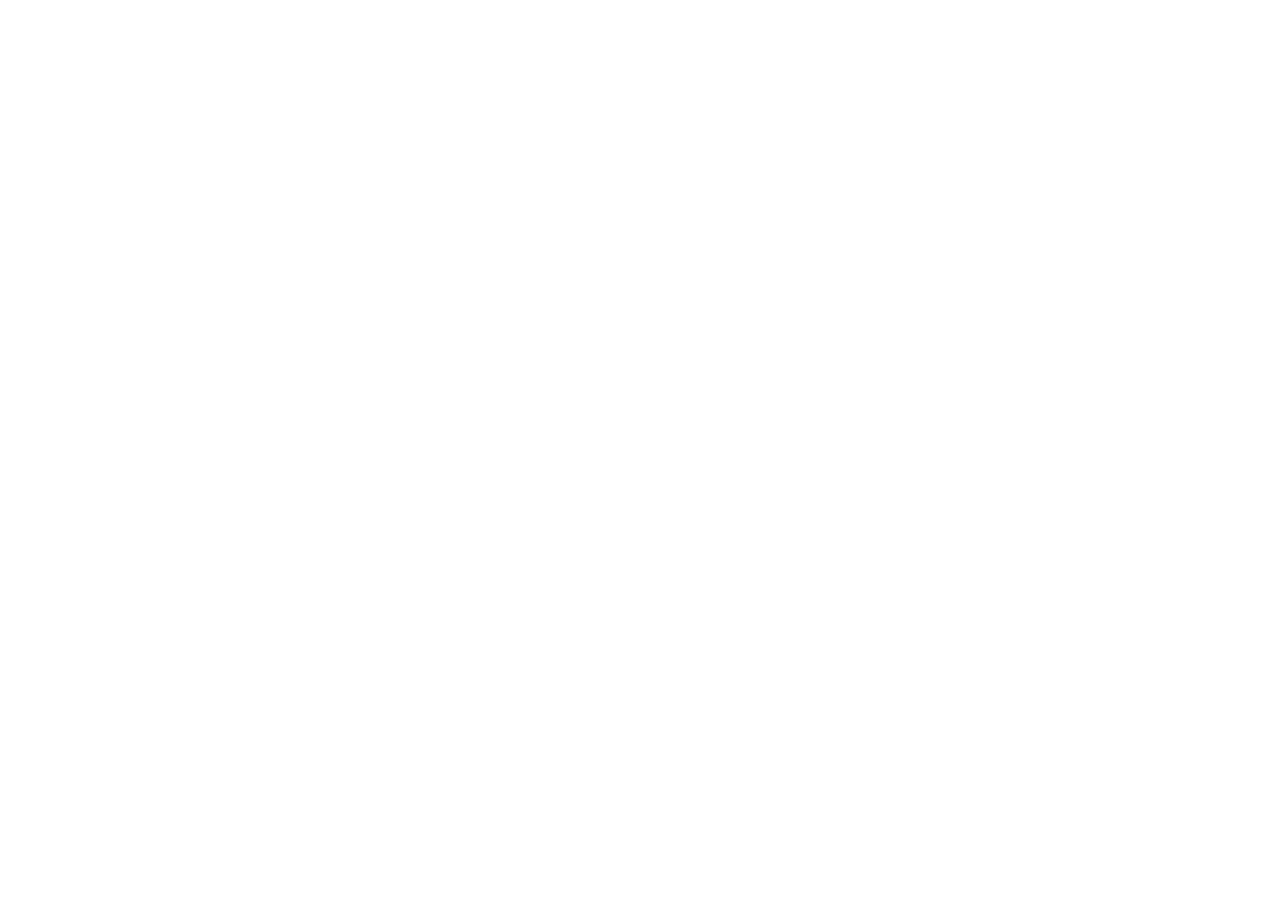
==== index.html @ 0e4d31a5 "added index.html and styles.css" ====
<!DOCTYPE html>
<html lang="en">
  <head>
    <meta charset="UTF-8" />
    <meta name="viewport" content="width=device-width, initial-scale=1.0" />
    <link
      href="https://fonts.googleapis.com/css2?family=Raleway:wght@700&family=Oleo+Script:wght@700&family=Quicksand:wght@300;500;700&display=swap"
      rel="stylesheet"
    />
    <link rel="stylesheet" href="styles.css" />
    <title>Travel Goals</title>
  </head>
  <body>
    <header>
      <nav></nav>
    </header>
    <main>
      <section></section>
      <section></section>
    </main>
    <footer></footer>
  </body>
</html>
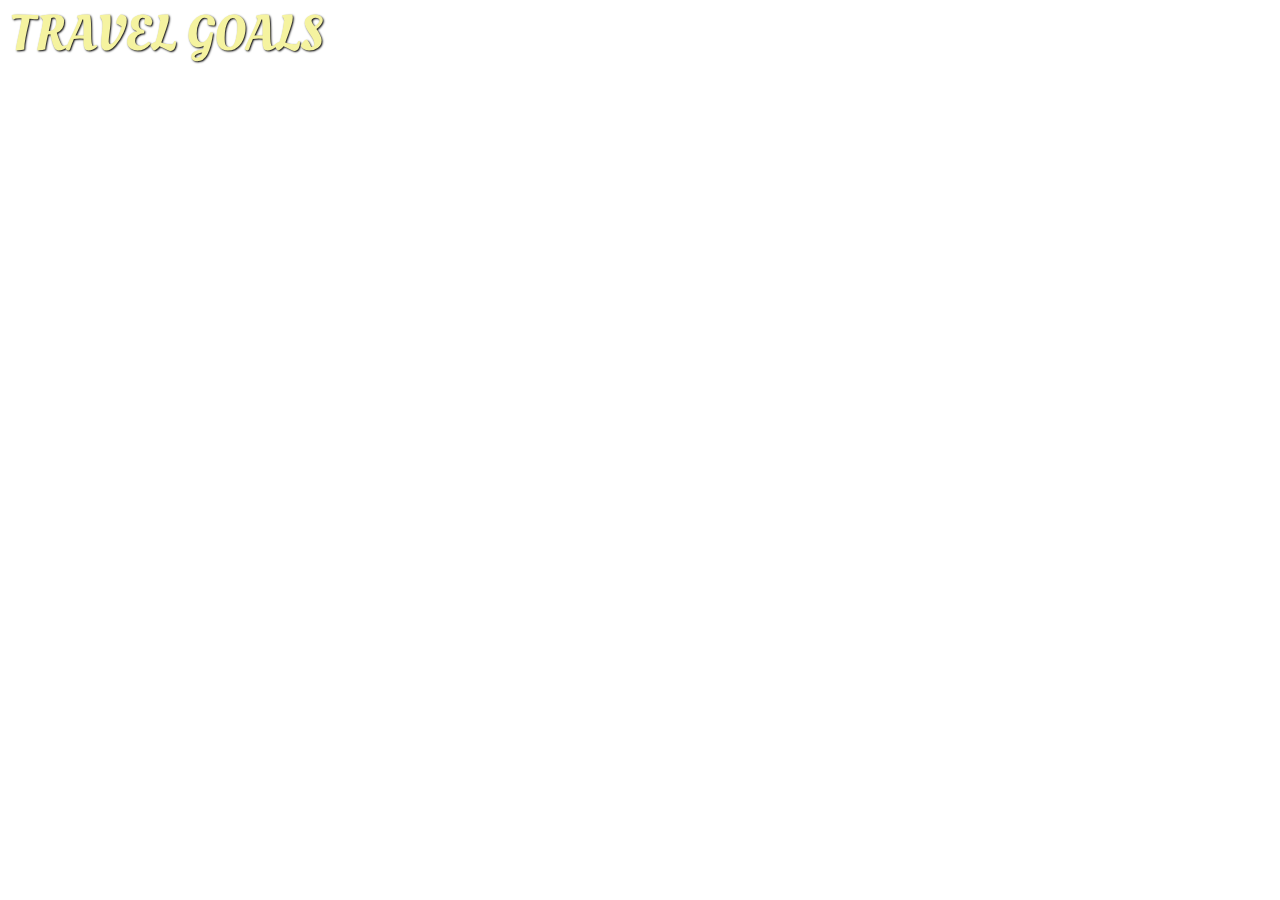
==== commit 9d09676d: "update to index and added shared.css file" ====
--- a/index.html
+++ b/index.html
@@ -7,16 +7,24 @@
       href="https://fonts.googleapis.com/css2?family=Raleway:wght@700&family=Oleo+Script:wght@700&family=Quicksand:wght@300;500;700&display=swap"
       rel="stylesheet"
     />
+    <link rel="stylesheet" href="shared.css" />
     <link rel="stylesheet" href="styles.css" />
     <title>Travel Goals</title>
   </head>
   <body>
     <header>
+      <div id="page-logo">
+        <a href="/index.html">Travel Goals</a>
+      </div>
       <nav></nav>
     </header>
     <main>
       <section></section>
       <section></section>
+      <link
+        href="https://fonts.googleapis.com/css2?family=Raleway:wght@700&family=Oleo+Script:wght@700&family=Quicksand:wght@300;500;700&display=swap"
+        rel="stylesheet"
+      />
     </main>
     <footer></footer>
   </body>
--- a/shared.css
+++ b/shared.css
@@ -0,0 +1,14 @@
+body {
+  font-family: "Quicksand", sans-serif;
+  margin: 0;
+}
+
+#page-logo a {
+  padding: 10px;
+  font-family: "Oleo Script", sans-serif;
+  color: rgb(245, 243, 160);
+  font-size: 50px;
+  text-decoration: none;
+  text-transform: uppercase;
+  text-shadow: 1px 1px 2px rgb(0, 0, 0);
+}
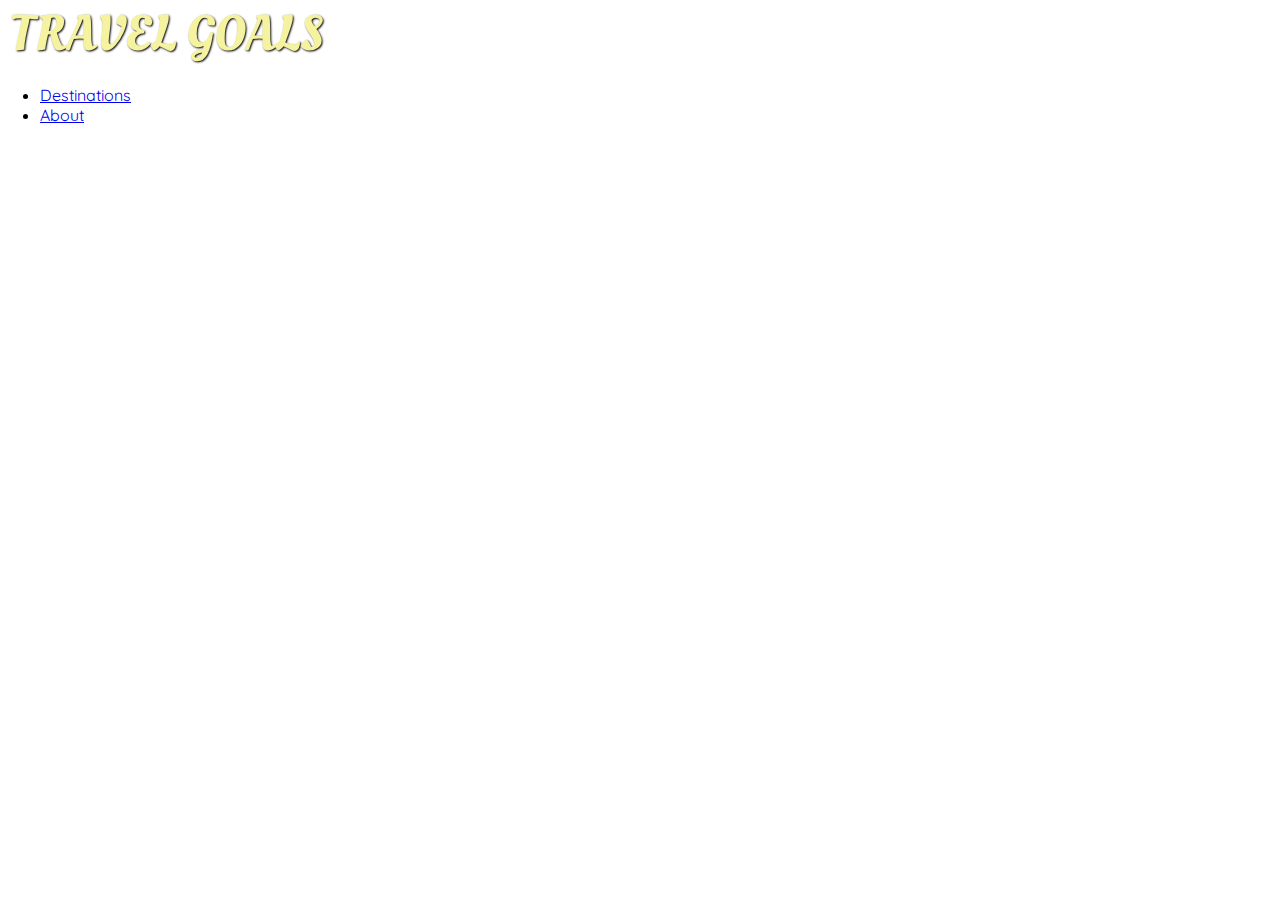
==== commit f22e92d4: "added about.html, places.html and updated index.html" ====
--- a/index.html
+++ b/index.html
@@ -16,7 +16,12 @@
       <div id="page-logo">
         <a href="/index.html">Travel Goals</a>
       </div>
-      <nav></nav>
+      <nav>
+        <ul>
+          <li><a href="places.html">Destinations</a></li>
+          <li><a href="about.html">About</a></li>
+        </ul>
+      </nav>
     </header>
     <main>
       <section></section>
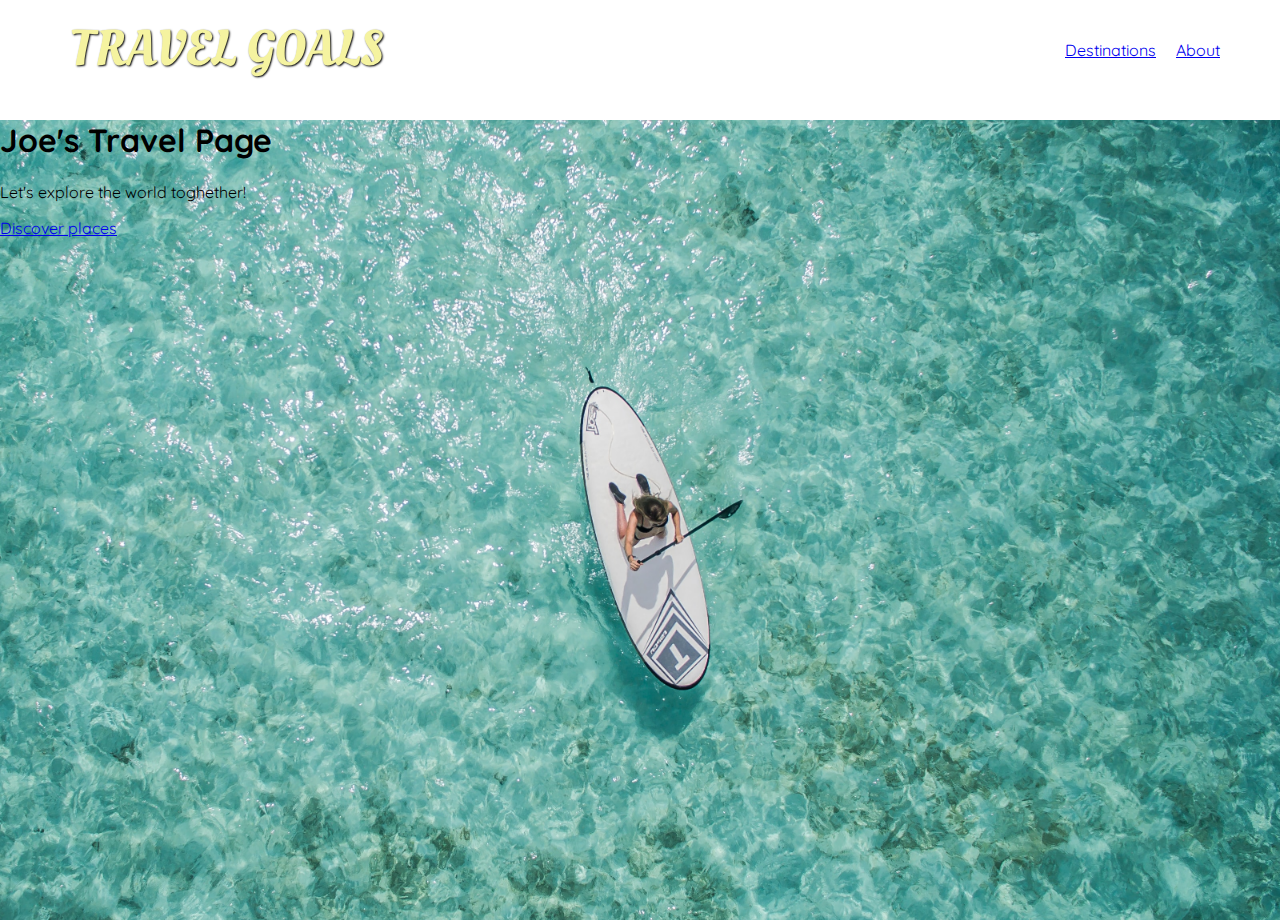
==== commit 809e7cc4: "added ocean.jpg, minor updates to all files" ====
--- a/index.html
+++ b/index.html
@@ -14,7 +14,7 @@
   <body>
     <header>
       <div id="page-logo">
-        <a href="/index.html">Travel Goals</a>
+        <a href="index.html">Travel Goals</a>
       </div>
       <nav>
         <ul>
@@ -24,8 +24,12 @@
       </nav>
     </header>
     <main>
-      <section></section>
-      <section></section>
+      <section id="hero">
+        <h1>Joe's Travel Page</h1>
+        <p>Let's explore the world toghether!</p>
+        <a href="places.html">Discover places</a>
+      </section>
+      <section id="highlights"></section>
       <link
         href="https://fonts.googleapis.com/css2?family=Raleway:wght@700&family=Oleo+Script:wght@700&family=Quicksand:wght@300;500;700&display=swap"
         rel="stylesheet"
--- a/shared.css
+++ b/shared.css
@@ -1,6 +1,19 @@
 body {
   font-family: "Quicksand", sans-serif;
   margin: 0;
+}
+
+ul {
+  list-style: none;
+  margin: 0;
+  padding: 0;
+}
+
+header {
+  display: flex;
+  justify-content: space-between;
+  align-items: center;
+  padding: 15px 60px;
 }
 
 #page-logo a {
@@ -12,3 +25,40 @@
   text-transform: uppercase;
   text-shadow: 1px 1px 2px rgb(0, 0, 0);
 }
+
+header ul {
+  display: flex;
+}
+
+header li {
+  margin-left: 20px;
+}
+
+#page-logo a {
+  padding: 10px;
+  font-family: "Oleo Script", sans-serif;
+  color: rgb(245, 243, 160);
+  font-size: 50px;
+  text-decoration: none;
+  text-transform: uppercase;
+  text-shadow: 1px 1px 2px rgb(0, 0, 0);
+}
+
+#page-logo a {
+  padding: 10px;
+  font-family: "Oleo Script", sans-serif;
+  color: rgb(245, 243, 160);
+  font-size: 50px;
+  text-decoration: none;
+  text-transform: uppercase;
+  text-shadow: 1px 1px 2px rgb(0, 0, 0);
+}
+#page-logo a {
+  padding: 10px;
+  font-family: "Oleo Script", sans-serif;
+  color: rgb(245, 243, 160);
+  font-size: 50px;
+  text-decoration: none;
+  text-transform: uppercase;
+  text-shadow: 1px 1px 2px rgb(0, 0, 0);
+}
--- a/styles.css
+++ b/styles.css
@@ -0,0 +1,6 @@
+#hero {
+  height: 800px;
+  background-image: url("images/places/ocean.jpg");
+  background-position: center;
+  background-size: cover;
+}
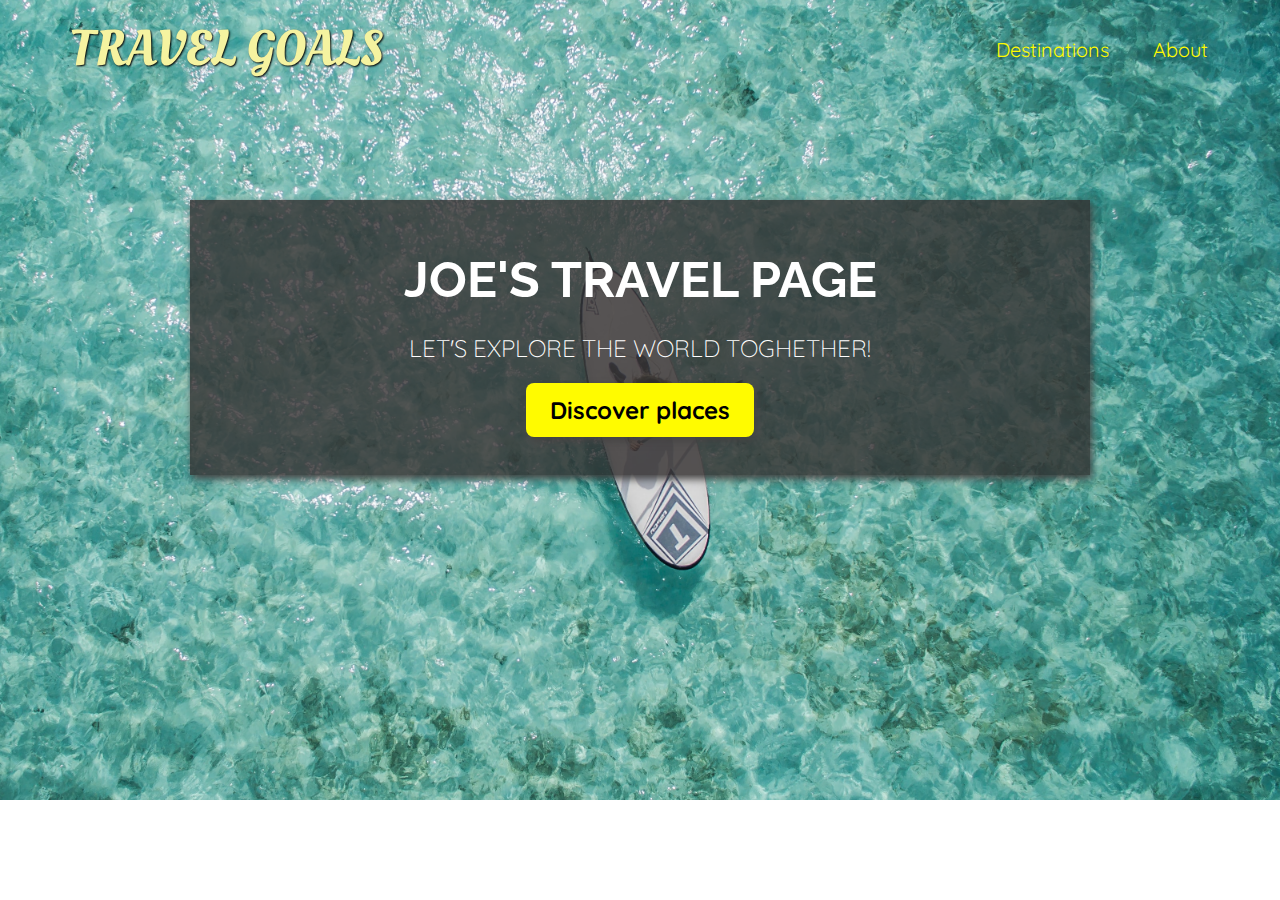
==== commit 2dfe87f7: "updated index.html, shared.css, styles.css" ====
--- a/index.html
+++ b/index.html
@@ -25,9 +25,11 @@
     </header>
     <main>
       <section id="hero">
-        <h1>Joe's Travel Page</h1>
-        <p>Let's explore the world toghether!</p>
-        <a href="places.html">Discover places</a>
+        <div id="hero-content">
+          <h1>Joe's Travel Page</h1>
+          <p>Let's explore the world toghether!</p>
+          <a href="places.html">Discover places</a>
+        </div>
       </section>
       <section id="highlights"></section>
       <link
--- a/shared.css
+++ b/shared.css
@@ -14,6 +14,11 @@
   justify-content: space-between;
   align-items: center;
   padding: 15px 60px;
+  position: absolute;
+  width: 100%;
+  top: 0;
+  left: 0;
+  box-sizing: border-box;
 }
 
 #page-logo a {
@@ -32,6 +37,20 @@
 
 header li {
   margin-left: 20px;
+}
+
+header a {
+  color: rgb(255, 251, 0);
+  text-decoration: none;
+  font-size: 20px;
+  padding: 12px;
+  text-shadow: 1px 1px 2px rgba(0, 0, 0, 0.2);
+  border-radius: 6px;
+}
+
+header a:hover {
+  color: rgb(77, 77, 77);
+  background-color: rgb(255, 251, 0);
 }
 
 #page-logo a {
--- a/styles.css
+++ b/styles.css
@@ -4,3 +4,46 @@
   background-position: center;
   background-size: cover;
 }
+
+#hero-content {
+  width: 900px;
+  background-color: rgba(51, 47, 47, 0.8);
+  box-shadow: 2px 4px 8px rgb(68, 67, 67);
+  border: 8px;
+  text-align: center;
+  padding: 50px 0;
+  margin: 0 auto;
+  position: relative;
+  top: 200px;
+}
+
+#hero-content h1 {
+  color: white;
+  text-transform: uppercase;
+  font-size: 50px;
+  font-family: "Raleway", sans-serif;
+  margin: 0;
+}
+
+#hero-content p {
+  color: white;
+  text-transform: uppercase;
+  font-size: 24px;
+  font-weight: 300;
+  margin-bottom: 32px;
+}
+
+#hero-content a {
+  text-decoration: none;
+  background-color: rgb(255, 251, 0);
+  padding: 12px 24px;
+  color: black;
+  font-size: 24px;
+  font-weight: bold;
+  border-radius: 8px;
+  box-shadow: 2px 4px 8px rgb(68, 67, 67);
+}
+
+#hero-content a:hover {
+  background-color: rgb(255, 238, 0);
+}
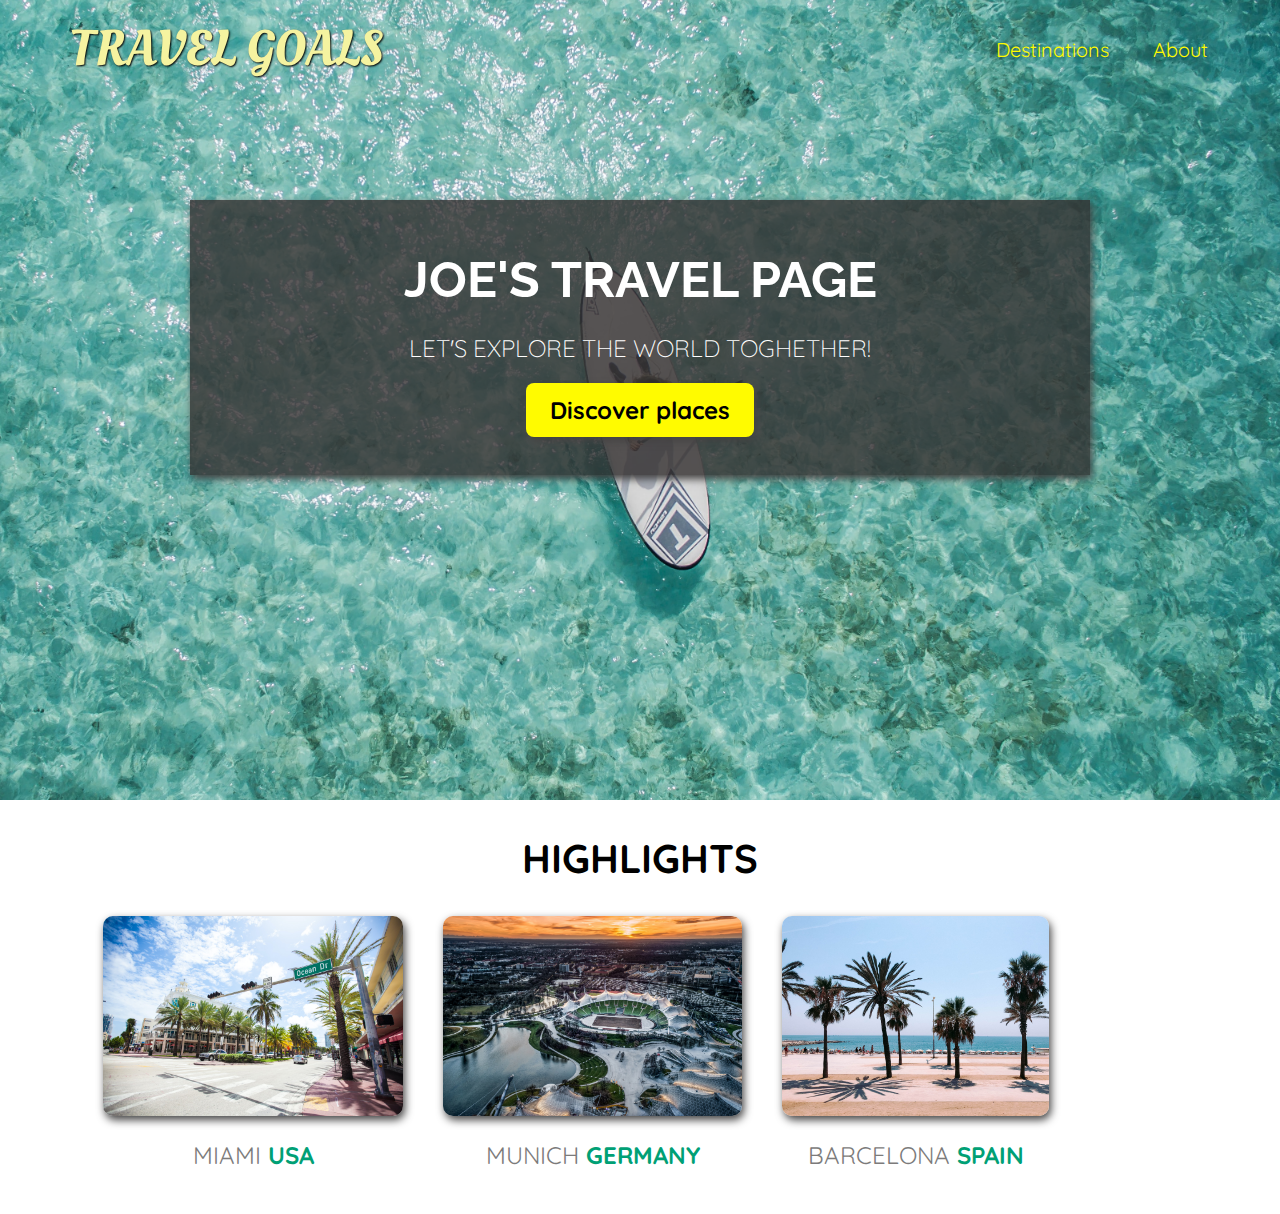
==== commit ca948921: "updated highlights section" ====
--- a/index.html
+++ b/index.html
@@ -31,7 +31,34 @@
           <a href="places.html">Discover places</a>
         </div>
       </section>
-      <section id="highlights"></section>
+      <section id="highlights">
+        <h2>Highlights</h2>
+        <ul id="destinations">
+          <li class="destination">
+            <img
+              src="images/places/miami.jpg"
+              alt="Miami streets on sunny day"
+            />
+            <p>Miami <strong>USA</strong></p>
+          </li>
+
+          <li class="destination">
+            <img
+              src="images/places/munich.jpg"
+              alt="Munich stadium in winter"
+            />
+            <p>Munich <strong>Germany</strong></p>
+          </li>
+
+          <li class="destination">
+            <img
+              src="images/places/barcelona.jpg"
+              alt="Palm beach in Barcelona"
+            />
+            <p>Barcelona <strong>Spain</strong></p>
+          </li>
+        </ul>
+      </section>
       <link
         href="https://fonts.googleapis.com/css2?family=Raleway:wght@700&family=Oleo+Script:wght@700&family=Quicksand:wght@300;500;700&display=swap"
         rel="stylesheet"
--- a/styles.css
+++ b/styles.css
@@ -47,3 +47,42 @@
 #hero-content a:hover {
   background-color: rgb(255, 238, 0);
 }
+
+#highlights h2 {
+  text-transform: uppercase;
+  text-align: center;
+  font-size: 40px;
+}
+
+#destinations {
+  display: flex;
+  width: 90%;
+  margin: auto;
+  margin-bottom: 40px;
+  color: rgb(59, 65, 64);
+  margin: 24px 0;
+  justify-content: center;
+}
+
+.destination {
+  margin: 0 20px;
+  text-transform: uppercase;
+}
+
+.destination p {
+  text-align: center;
+  font-size: 24px;
+  color: rgb(124, 123, 123);
+  margin: 20px 0;
+}
+.destination img {
+  height: 200px;
+  width: 100%;
+  box-shadow: 2px 4px 8px rgb(68, 67, 67);
+  border-radius: 10px;
+  object-fit: cover;
+}
+
+.destination strong {
+  color: rgb(0, 160, 117);
+}
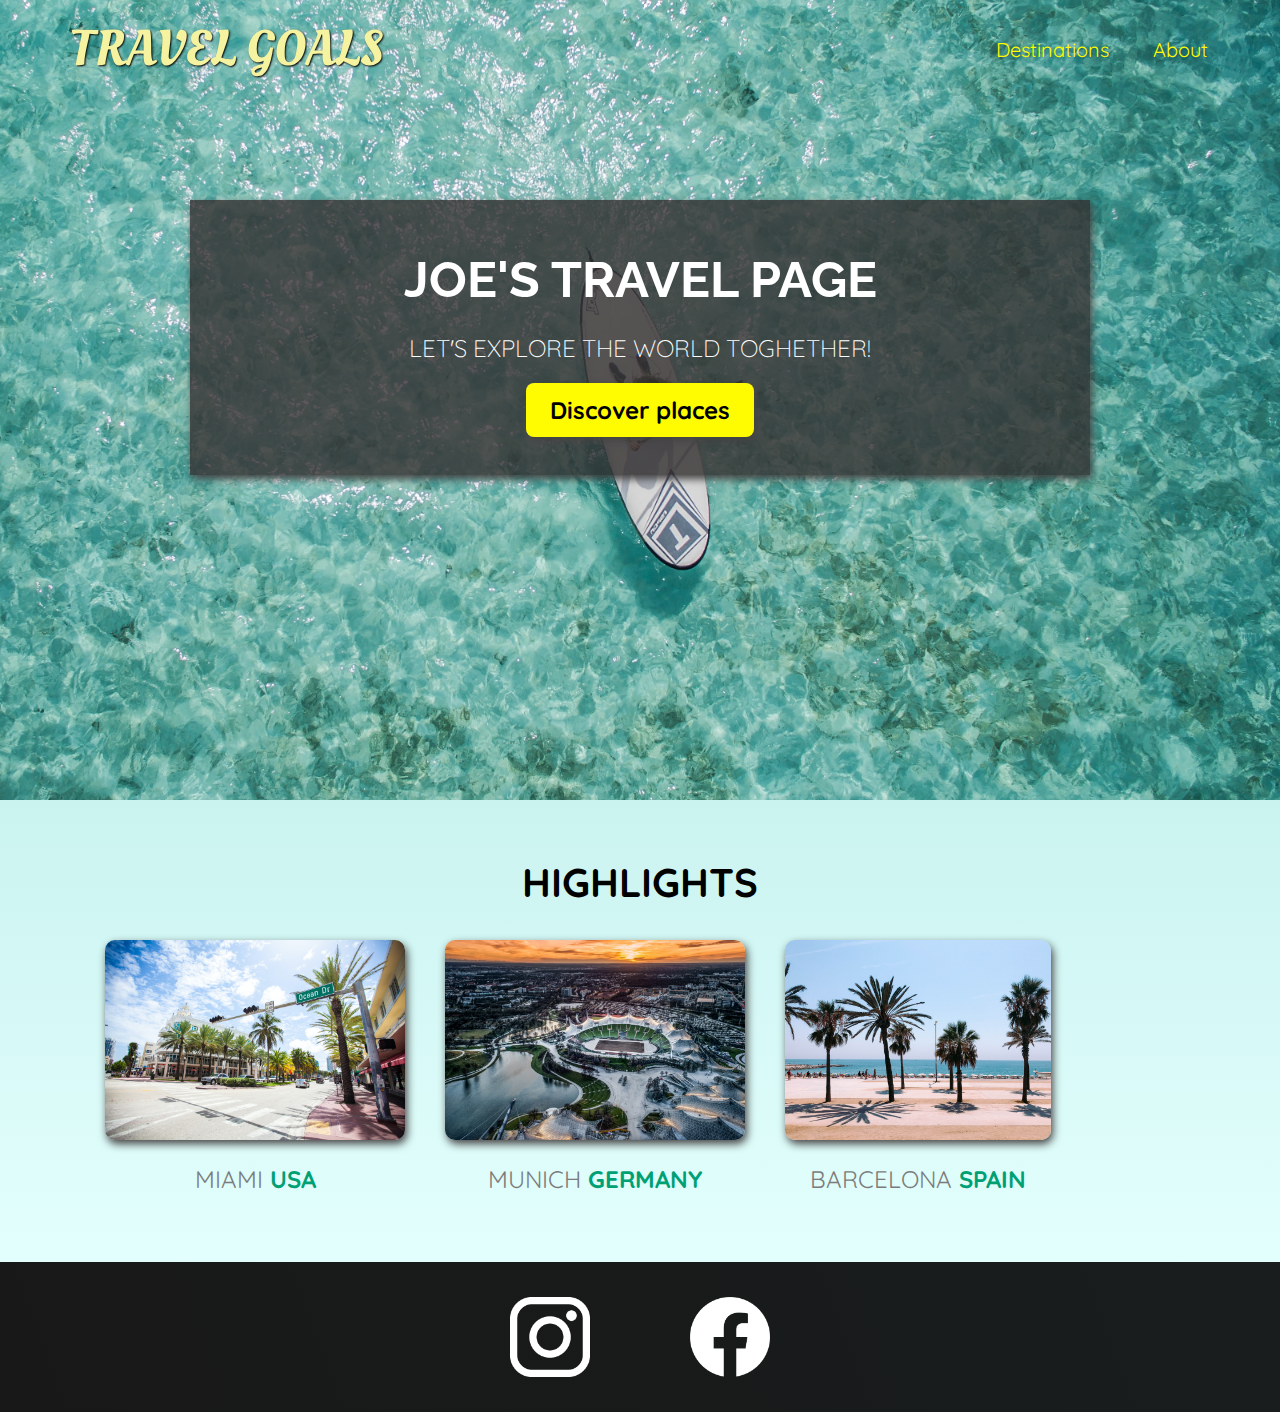
==== commit e539db45: "finished starting page, update to index.html and shared.css" ====
--- a/index.html
+++ b/index.html
@@ -64,6 +64,19 @@
         rel="stylesheet"
       />
     </main>
-    <footer></footer>
+    <footer>
+      <ul>
+        <li>
+          <a href="https://www.instagram.com"
+            ><img src="images/icons/insta.png" alt="instagram logo"
+          /></a>
+        </li>
+        <li>
+          <a href="https://www.facebook.com"
+            ><img src="images/icons/facebook.png" alt="facebook logo"
+          /></a>
+        </li>
+      </ul>
+    </footer>
   </body>
 </html>
--- a/shared.css
+++ b/shared.css
@@ -81,3 +81,24 @@
   text-transform: uppercase;
   text-shadow: 1px 1px 2px rgb(0, 0, 0);
 }
+
+footer {
+  background: linear-gradient(70deg, rgb(24, 24, 24), rgb(25, 29, 29));
+  padding: 35px;
+}
+
+footer ul {
+  display: flex;
+  justify-content: center;
+}
+
+footer li {
+  width: 80px;
+  height: 80px;
+  margin: 0 50px;
+}
+
+footer img {
+  width: 100%;
+  height: 100%;
+}
--- a/styles.css
+++ b/styles.css
@@ -48,6 +48,11 @@
   background-color: rgb(255, 238, 0);
 }
 
+#highlights {
+  padding: 24px;
+  background: linear-gradient(0deg, rgb(227, 255, 253), rgb(202, 243, 240));
+}
+
 #highlights h2 {
   text-transform: uppercase;
   text-align: center;
